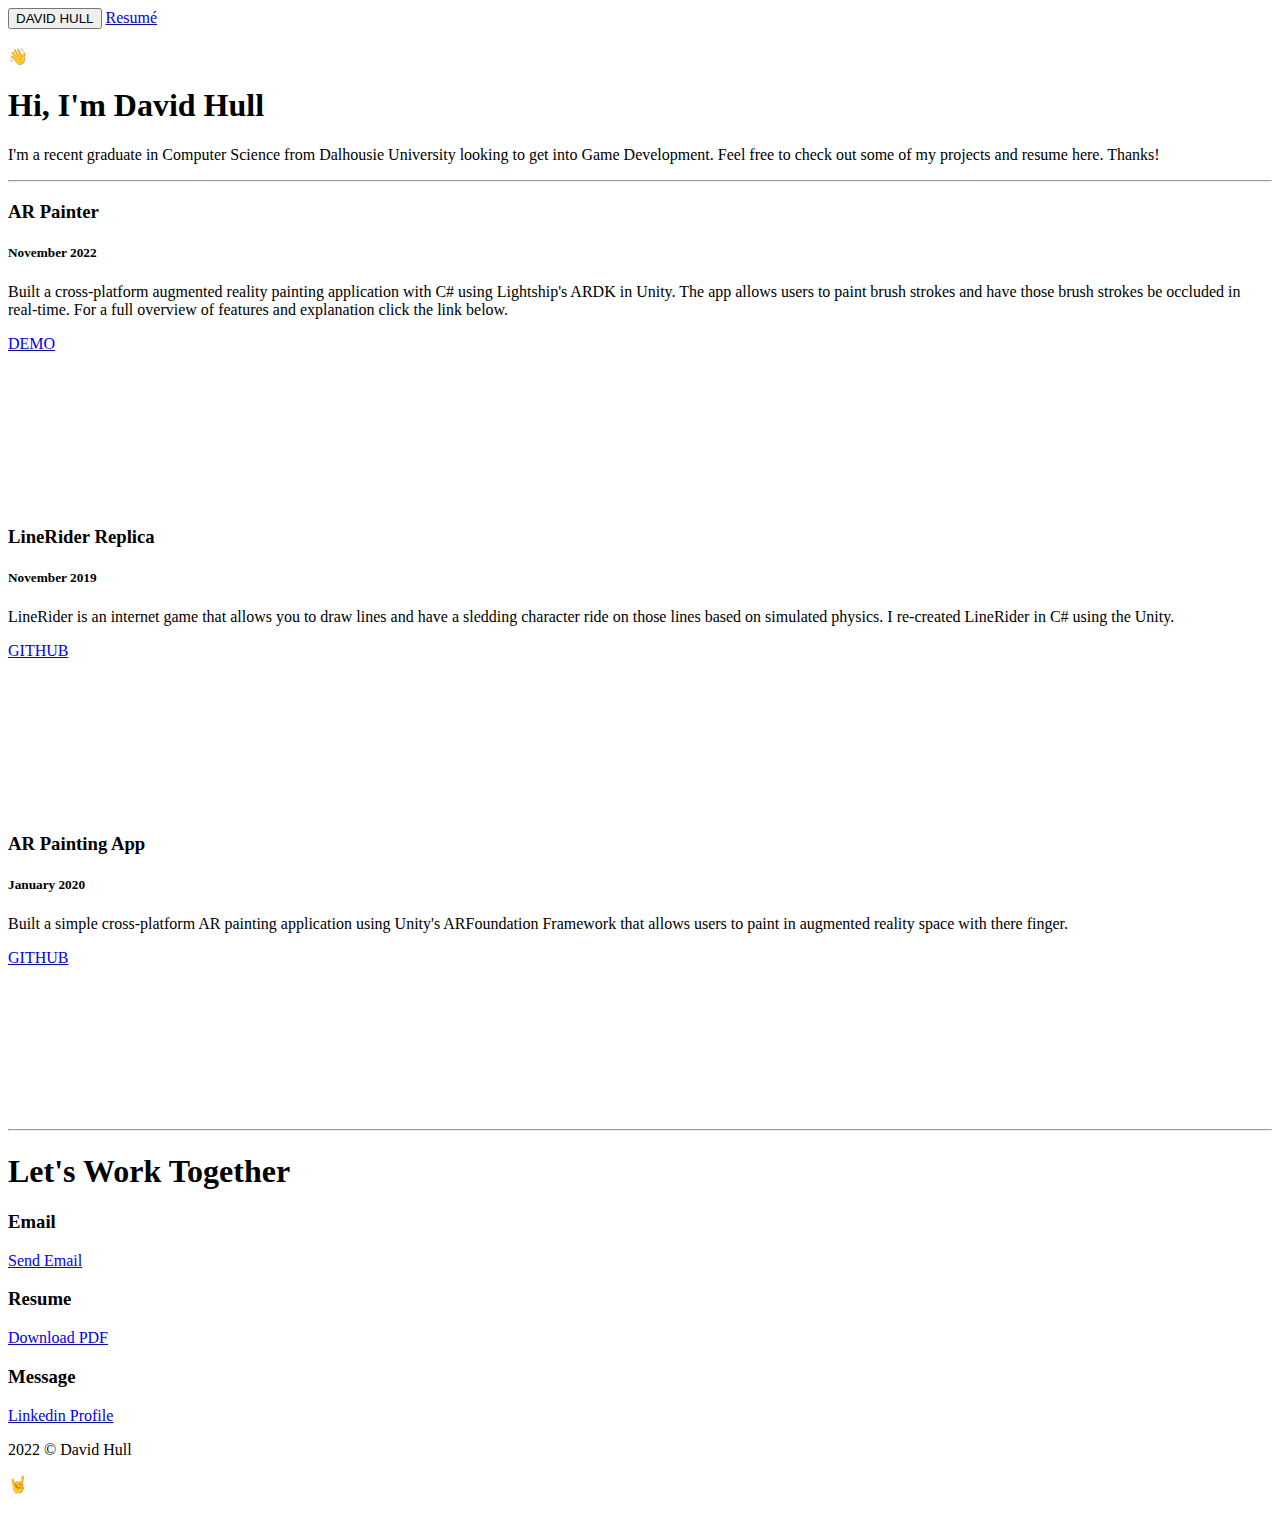
==== index.html @ b3ff7f6e "University" ====
<!DOCTYPE html>
<html>
<head>
	<meta name="viewport" content="width=device-width, initial-scale=1">
	<meta charset="utf-8">
	<title>David Hull</title>
    <link rel="stylesheet" type="text/css" href="css/index.css">
    <link href="https://fonts.googleapis.com/css?family=Roboto&display=swap" rel="stylesheet">
    <link rel="shortcut icon" type="image/png" href="media/favicon.png">

    <link href="https://fonts.googleapis.com/css?family=Poppins:600&display=swap" rel="stylesheet">

</head>
<body>

    <nav>
    	 <button id="Home-Button">DAVID HULL</button> <a id="Resume-Nav" href="resume/resume.pdf" download>Resumé</a> 
	</nav>
		<br>
	    <div id = "Start-Section">
			<span id="Wave">👋</span>
			<h1>Hi, I'm David Hull</h1>
			<p>I'm a recent graduate in Computer Science from Dalhousie University looking to get into Game Development. Feel free to check out some of my projects and resume here. Thanks!</p>
		</div>

		<hr>

	</div>

		<div class = projects id="Animation">
			<div class="left-side">
			<h3>AR Painter</h3>
			<h5>November 2022</h5>
				<p>Built a cross-platform augmented reality painting application with C# using Lightship's ARDK in Unity. The app allows users to paint brush strokes and have those brush strokes be occluded in real-time. For a full overview of features and explanation click the link below.</p>
				<a class="body-links" href="https://dvhull.github.io/personal/ARPainter">DEMO</a>
			</div>

			<div class="right-side-video">
				<video autoplay loop muted playsinline src="media/demo-cropped.mp4"></video>
			</div>
		</div>


		<div class = projects id="LineRider">
			<div class="left-side">
			<h3>LineRider Replica</h3>
			<h5>November 2019</h5>
				<p>LineRider is an internet game that allows you to draw lines and have a sledding character ride on
				those lines based on simulated physics. I re-created LineRider in C# using the Unity.</p>
				<a class="body-links" href="https://github.com/dvhull/LineRider-Replica">  GITHUB </a>
			</div>

			<div class="right-side-video">
				<video autoplay loop muted playsinline src="media/LineRider.mp4"></video>
			</div>
		</div>


		<div class = projects id="PaintingApp">
			<div class="left-side">
			<h3>AR Painting App</h3>
			<h5>January 2020</h5>
				<p>Built a simple cross-platform AR painting application using Unity's ARFoundation Framework that 
				allows users to paint in augmented reality space with there finger.</p>
				<a class="body-links" href="https://github.com/dvhull/AR-Painter-App">GITHUB</a>
			</div>

			<div class="right-side-video">
				<video autoplay loop muted playsinline src="media/AR_drawing.mp4"></video>
			</div>
		</div>

		<hr>

		<footer>
			<h1>Let's Work Together</h1>
			<div id="contact">		
				<div class="socials1">
			    	<h3>Email</h3>
			    	<a href="mailto:davidjhullathome@gmail.com" class="footer-link">Send Email</a>
				</div>
				<div class="socials2">
			    	<h3>Resume</h3>
			    	<a href="resume/resume.pdf" class="footer-link">Download PDF</a>
				</div>
				<div class="socials3">
			    	<h3>Message</h3>
			    	<a class = "footer-link" href="https://www.linkedin.com/in/david-hull-7b03b2169/" class="footer-link">Linkedin Profile</a>
				</div>
			</div>
			<div id="copyright">
				<p>2022 &#169 David Hull</p>
				<span id="rocker-emoji">🤘</span>
			</div>
		</footer>
		<br>
</body>

</html>
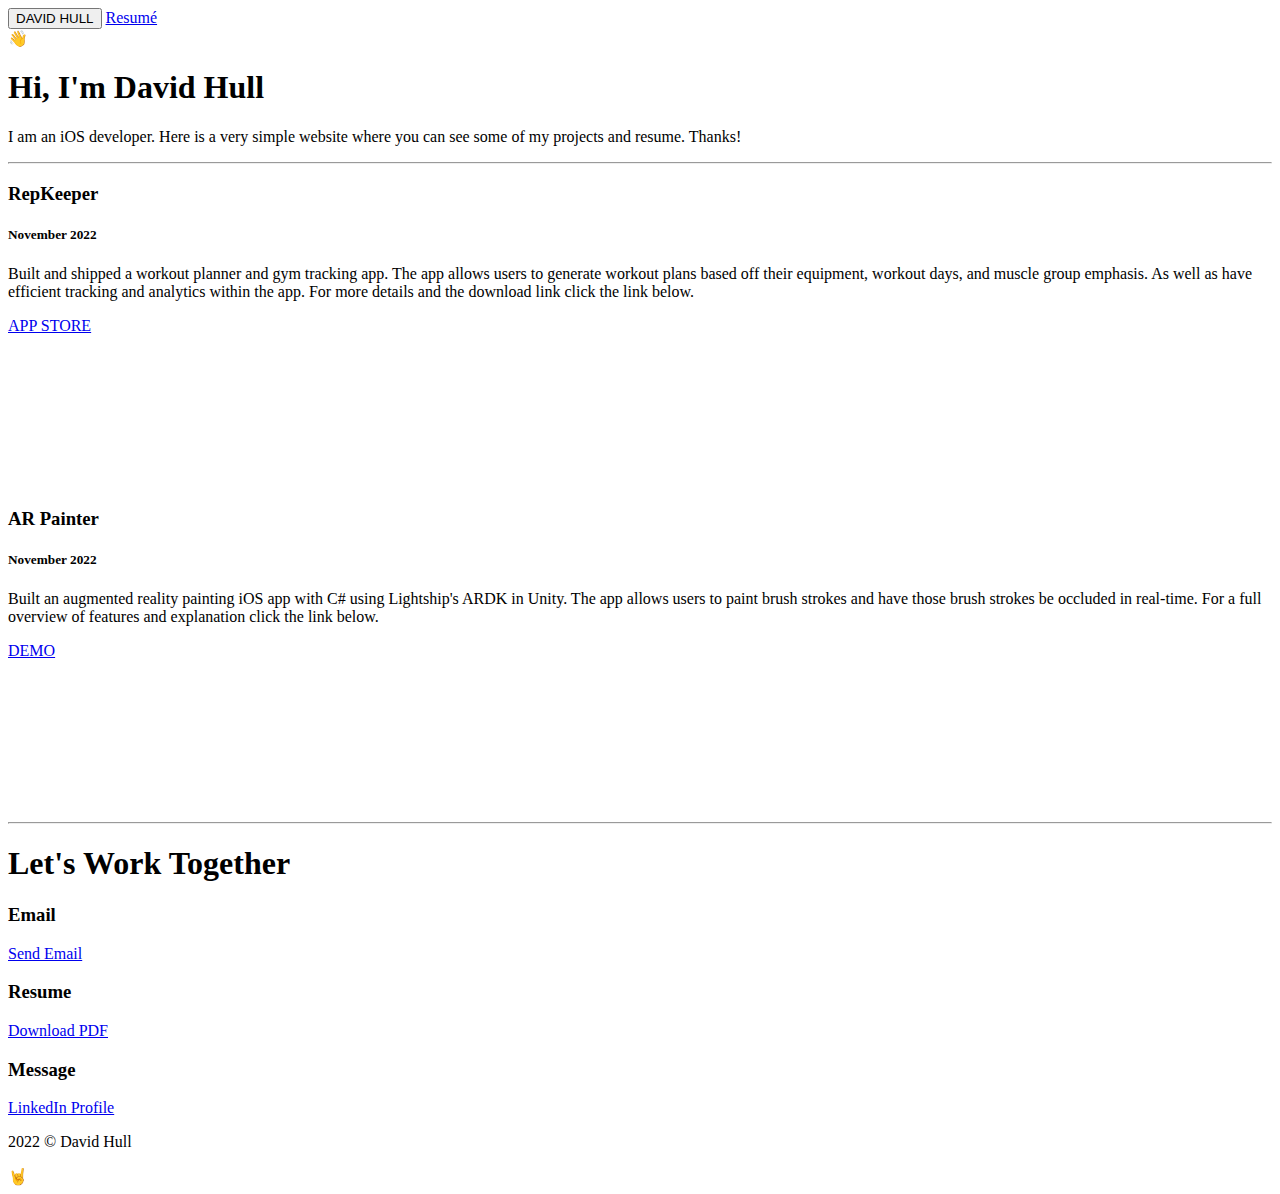
==== commit 6c65b169: "Update index.html" ====
--- a/index.html
+++ b/index.html
@@ -1,99 +1,81 @@
 <!DOCTYPE html>
-<html>
+<html lang="en">
 <head>
-	<meta name="viewport" content="width=device-width, initial-scale=1">
-	<meta charset="utf-8">
-	<title>David Hull</title>
+    <meta name="viewport" content="width=device-width, initial-scale=1">
+    <meta charset="utf-8">
+    <title>David Hull</title>
     <link rel="stylesheet" type="text/css" href="css/index.css">
     <link href="https://fonts.googleapis.com/css?family=Roboto&display=swap" rel="stylesheet">
+    <link href="https://fonts.googleapis.com/css?family=Poppins:600&display=swap" rel="stylesheet">
     <link rel="shortcut icon" type="image/png" href="media/favicon.png">
-
-    <link href="https://fonts.googleapis.com/css?family=Poppins:600&display=swap" rel="stylesheet">
-
 </head>
 <body>
 
-    <nav>
-    	 <button id="Home-Button">DAVID HULL</button> <a id="Resume-Nav" href="resume/resume.pdf" download>Resumé</a> 
-	</nav>
-		<br>
-	    <div id = "Start-Section">
-			<span id="Wave">👋</span>
-			<h1>Hi, I'm David Hull</h1>
-			<p>I'm a recent graduate in Computer Science from Dalhousie University looking to get into Game Development. Feel free to check out some of my projects and resume here. Thanks!</p>
-		</div>
+<nav>
+    <button id="Home-Button">DAVID HULL</button>
+    <a id="Resume-Nav" href="resume/resume.pdf" download>Resumé</a>
+</nav>
 
-		<hr>
+<div id="Start-Section">
+    <span id="Wave">👋</span>
+    <h1>Hi, I'm David Hull</h1>
+    <p>I am an iOS developer. Here is a very simple website where you can see some of my projects and resume. Thanks!</p>
+</div>
 
-	</div>
+<hr>
 
-		<div class = projects id="Animation">
-			<div class="left-side">
-			<h3>AR Painter</h3>
-			<h5>November 2022</h5>
-				<p>Built a cross-platform augmented reality painting application with C# using Lightship's ARDK in Unity. The app allows users to paint brush strokes and have those brush strokes be occluded in real-time. For a full overview of features and explanation click the link below.</p>
-				<a class="body-links" href="https://dvhull.github.io/personal/ARPainter">DEMO</a>
-			</div>
+<div class="projects" id="Animation">
+    <div class="left-side">
+        <h3>RepKeeper</h3>
+        <h5>November 2022</h5>
+        <p>Built and shipped a workout planner and gym tracking app. The app allows users to generate workout plans based off their equipment, workout days, and muscle group emphasis. As well as have efficient tracking and analytics within the app. For more details and the download link click the link below.</p>
+        <a class="body-links" href="https://dvhull.github.io/personal/ARPainter">APP STORE</a>
+    </div>
 
-			<div class="right-side-video">
-				<video autoplay loop muted playsinline src="media/demo-cropped.mp4"></video>
-			</div>
-		</div>
+    <div class="right-side-video">
+        <video preload="auto" autoplay loop muted playsinline src="media/demo-cropped-compressed.mp4"></video>
+    </div>
+</div>
 
+<div class="projects" id="Animation">
+    <div class="left-side">
+        <h3>AR Painter</h3>
+        <h5>November 2022</h5>
+        <p>Built an augmented reality painting iOS app with C# using Lightship's ARDK in Unity. The app allows users to paint brush strokes and have those brush strokes be occluded in real-time. For a full overview of features and explanation click the link below.</p>
+        <a class="body-links" href="https://dvhull.github.io/personal/ARPainter">DEMO</a>
+    </div>
 
-		<div class = projects id="LineRider">
-			<div class="left-side">
-			<h3>LineRider Replica</h3>
-			<h5>November 2019</h5>
-				<p>LineRider is an internet game that allows you to draw lines and have a sledding character ride on
-				those lines based on simulated physics. I re-created LineRider in C# using the Unity.</p>
-				<a class="body-links" href="https://github.com/dvhull/LineRider-Replica">  GITHUB </a>
-			</div>
+    <div class="right-side-video">
+        <video preload="auto" autoplay loop muted playsinline src="media/demo-cropped-compressed.mp4"></video>
+    </div>
+</div>
 
-			<div class="right-side-video">
-				<video autoplay loop muted playsinline src="media/LineRider.mp4"></video>
-			</div>
-		</div>
+<!-- Repeat similar structure for other project sections -->
 
+<hr>
 
-		<div class = projects id="PaintingApp">
-			<div class="left-side">
-			<h3>AR Painting App</h3>
-			<h5>January 2020</h5>
-				<p>Built a simple cross-platform AR painting application using Unity's ARFoundation Framework that 
-				allows users to paint in augmented reality space with there finger.</p>
-				<a class="body-links" href="https://github.com/dvhull/AR-Painter-App">GITHUB</a>
-			</div>
+<footer>
+    <h1>Let's Work Together</h1>
+    <div id="contact">
+        <div class="socials1">
+            <h3>Email</h3>
+            <a href="mailto:davidjhullathome@gmail.com" class="footer-link">Send Email</a>
+        </div>
+        <div class="socials2">
+            <h3>Resume</h3>
+            <a href="resume/resume.pdf" class="footer-link">Download PDF</a>
+        </div>
+        <div class="socials3">
+            <h3>Message</h3>
+            <a href="https://www.linkedin.com/in/david-hull-7b03b2169/" class="footer-link">LinkedIn Profile</a>
+        </div>
+    </div>
+    <div id="copyright">
+        <p>2022 &#169 David Hull</p>
+        <span id="rocker-emoji">🤘</span>
+    </div>
+</footer>
 
-			<div class="right-side-video">
-				<video autoplay loop muted playsinline src="media/AR_drawing.mp4"></video>
-			</div>
-		</div>
+</body>
+</html>
 
-		<hr>
-
-		<footer>
-			<h1>Let's Work Together</h1>
-			<div id="contact">		
-				<div class="socials1">
-			    	<h3>Email</h3>
-			    	<a href="mailto:davidjhullathome@gmail.com" class="footer-link">Send Email</a>
-				</div>
-				<div class="socials2">
-			    	<h3>Resume</h3>
-			    	<a href="resume/resume.pdf" class="footer-link">Download PDF</a>
-				</div>
-				<div class="socials3">
-			    	<h3>Message</h3>
-			    	<a class = "footer-link" href="https://www.linkedin.com/in/david-hull-7b03b2169/" class="footer-link">Linkedin Profile</a>
-				</div>
-			</div>
-			<div id="copyright">
-				<p>2022 &#169 David Hull</p>
-				<span id="rocker-emoji">🤘</span>
-			</div>
-		</footer>
-		<br>
-</body>
-
-</html>
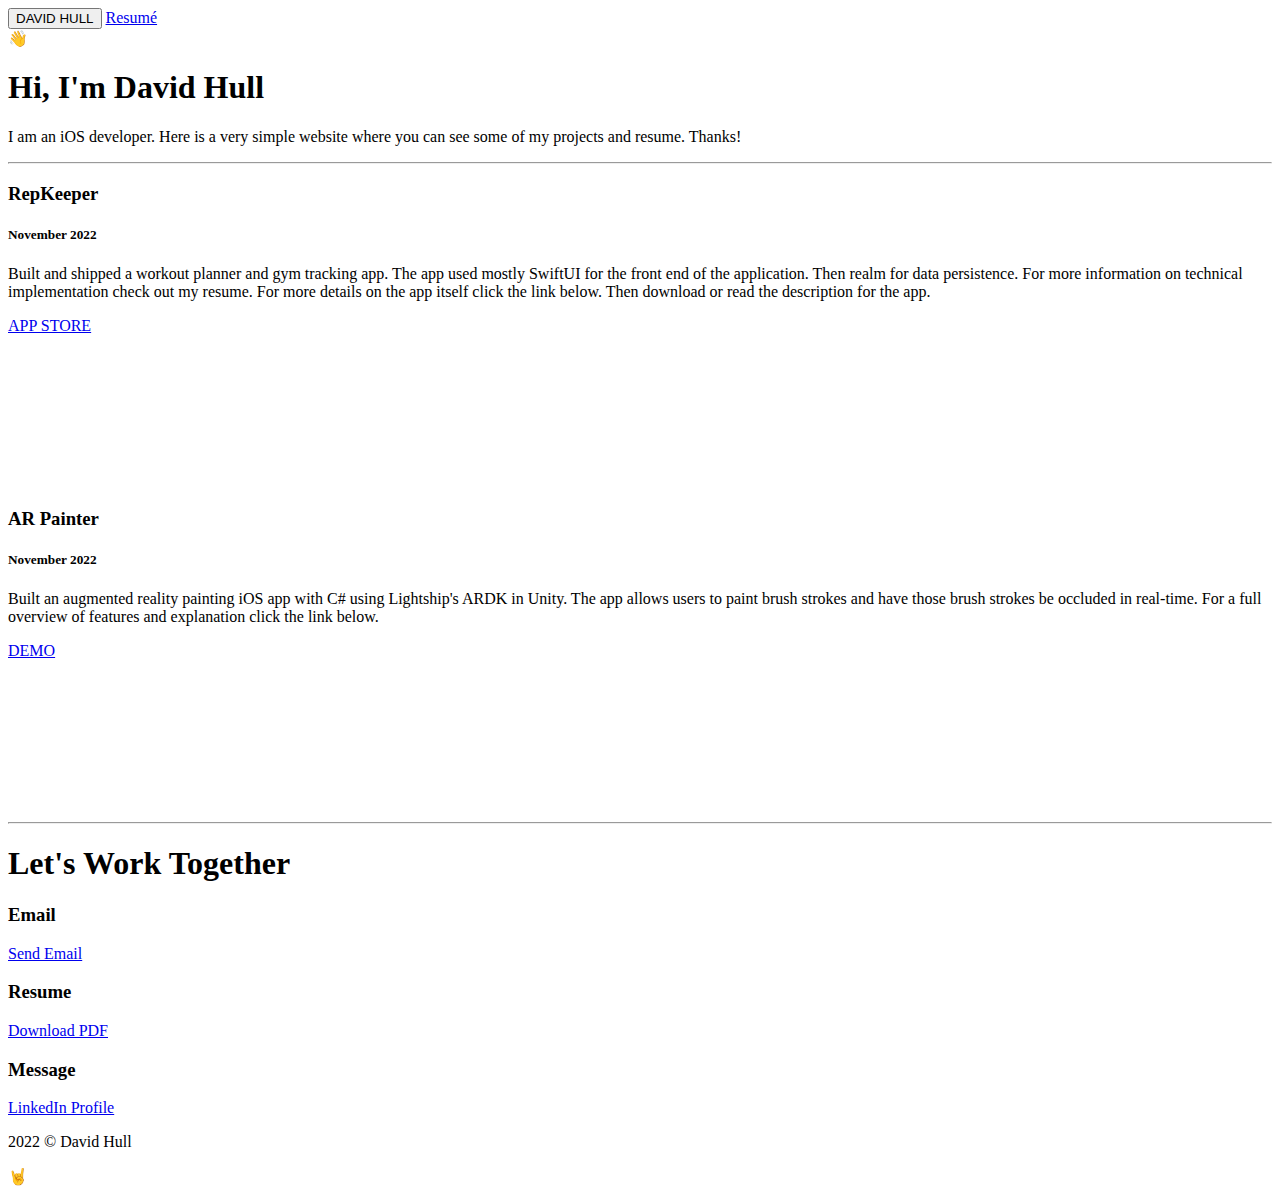
==== commit f13465c4: "Update index.html" ====
--- a/index.html
+++ b/index.html
@@ -28,7 +28,7 @@
     <div class="left-side">
         <h3>RepKeeper</h3>
         <h5>November 2022</h5>
-        <p>Built and shipped a workout planner and gym tracking app. The app allows users to generate workout plans based off their equipment, workout days, and muscle group emphasis. As well as have efficient tracking and analytics within the app. For more details and the download link click the link below.</p>
+        <p>Built and shipped a workout planner and gym tracking app. The app used mostly SwiftUI for the front end of the application. Then realm for data persistence. For more information on technical implementation check out my resume. For more details on the app itself click the link below. Then download or read the description for the app.</p>
         <a class="body-links" href="https://dvhull.github.io/personal/ARPainter">APP STORE</a>
     </div>
 
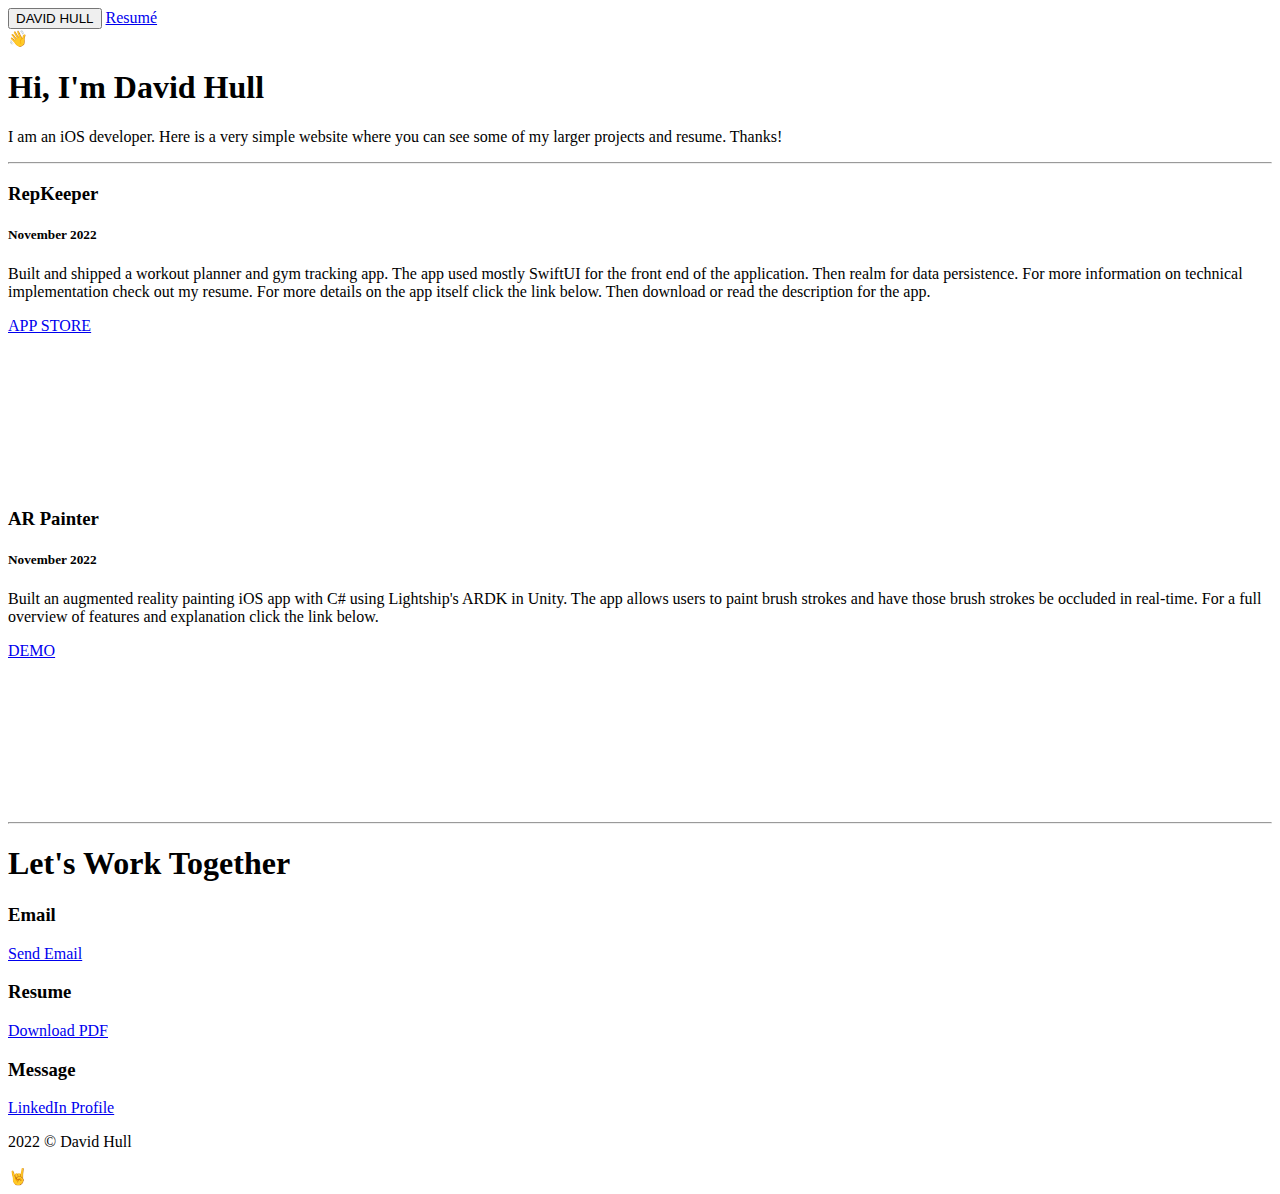
==== commit c70d9093: "Update index.html" ====
--- a/index.html
+++ b/index.html
@@ -19,7 +19,7 @@
 <div id="Start-Section">
     <span id="Wave">👋</span>
     <h1>Hi, I'm David Hull</h1>
-    <p>I am an iOS developer. Here is a very simple website where you can see some of my projects and resume. Thanks!</p>
+    <p>I am an iOS developer. Here is a very simple website where you can see some of my larger projects and resume. Thanks!</p>
 </div>
 
 <hr>
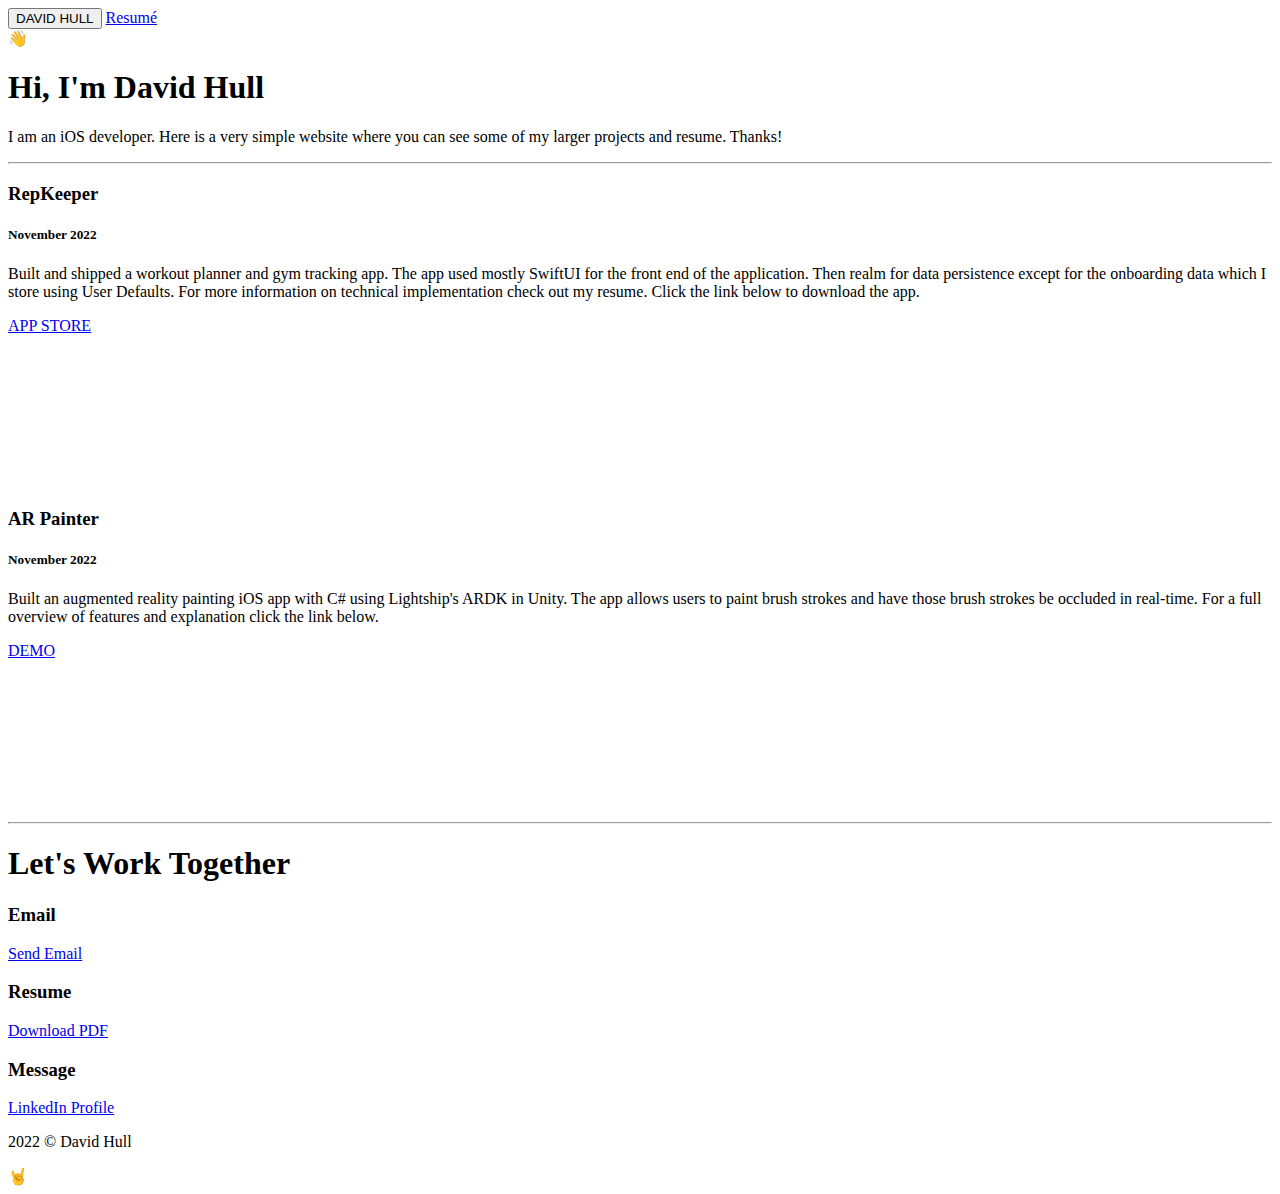
==== commit 8c9772fd: "Update index.html" ====
--- a/index.html
+++ b/index.html
@@ -28,7 +28,7 @@
     <div class="left-side">
         <h3>RepKeeper</h3>
         <h5>November 2022</h5>
-        <p>Built and shipped a workout planner and gym tracking app. The app used mostly SwiftUI for the front end of the application. Then realm for data persistence. For more information on technical implementation check out my resume. For more details on the app itself click the link below. Then download or read the description for the app.</p>
+        <p>Built and shipped a workout planner and gym tracking app. The app used mostly SwiftUI for the front end of the application. Then realm for data persistence except for the onboarding data which I store using User Defaults. For more information on technical implementation check out my resume. Click the link below to download the app.</p>
         <a class="body-links" href="https://dvhull.github.io/personal/ARPainter">APP STORE</a>
     </div>
 
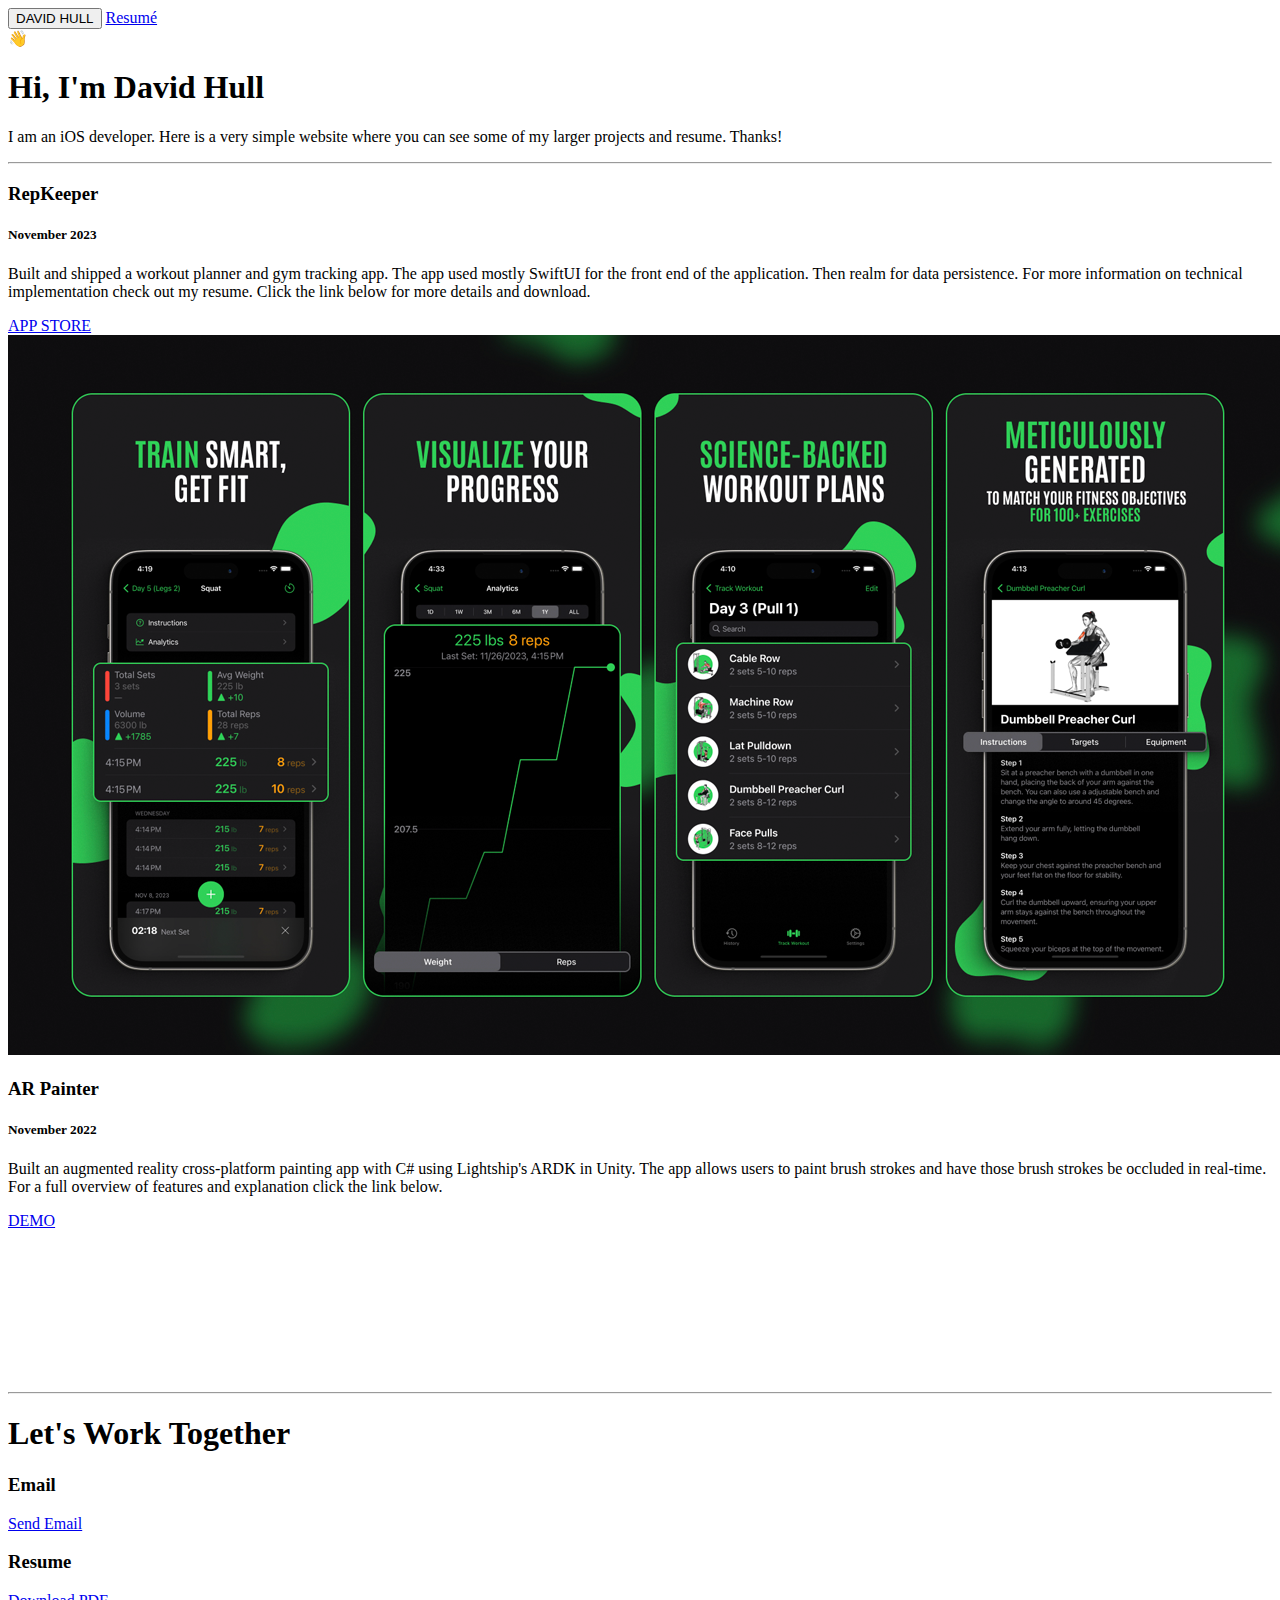
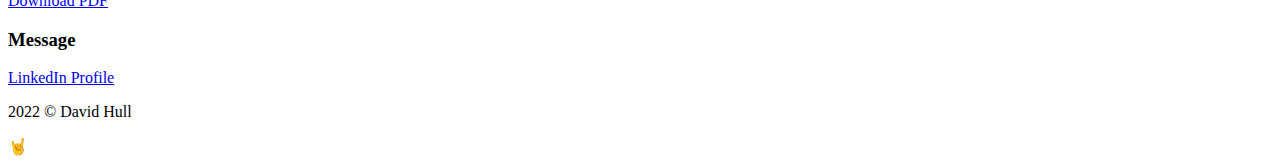
==== commit 256e811b: "Update index.html" ====
--- a/index.html
+++ b/index.html
@@ -27,13 +27,13 @@
 <div class="projects" id="Animation">
     <div class="left-side">
         <h3>RepKeeper</h3>
-        <h5>November 2022</h5>
-        <p>Built and shipped a workout planner and gym tracking app. The app used mostly SwiftUI for the front end of the application. Then realm for data persistence except for the onboarding data which I store using User Defaults. For more information on technical implementation check out my resume. Click the link below to download the app.</p>
-        <a class="body-links" href="https://dvhull.github.io/personal/ARPainter">APP STORE</a>
+        <h5>November 2023</h5>
+        <p>Built and shipped a workout planner and gym tracking app. The app used mostly SwiftUI for the front end of the application. Then realm for data persistence. For more information on technical implementation check out my resume. Click the link below for more details and download.</p>
+        <a class="body-links" href="https://apps.apple.com/ca/app/workout-planner-repkeeper/id1672846764">APP STORE</a>
     </div>
 
     <div class="right-side-video">
-        <video preload="auto" autoplay loop muted playsinline src="media/demo-cropped-compressed.mp4"></video>
+        <img src="media/CroppedWebsiteApp.png" alt="Image">
     </div>
 </div>
 
@@ -41,7 +41,7 @@
     <div class="left-side">
         <h3>AR Painter</h3>
         <h5>November 2022</h5>
-        <p>Built an augmented reality painting iOS app with C# using Lightship's ARDK in Unity. The app allows users to paint brush strokes and have those brush strokes be occluded in real-time. For a full overview of features and explanation click the link below.</p>
+        <p>Built an augmented reality cross-platform painting app with C# using Lightship's ARDK in Unity. The app allows users to paint brush strokes and have those brush strokes be occluded in real-time. For a full overview of features and explanation click the link below.</p>
         <a class="body-links" href="https://dvhull.github.io/personal/ARPainter">DEMO</a>
     </div>
 
@@ -59,7 +59,7 @@
     <div id="contact">
         <div class="socials1">
             <h3>Email</h3>
-            <a href="mailto:davidjhullathome@gmail.com" class="footer-link">Send Email</a>
+            <a href="mailto:davidjohnhullathome@gmail.com" class="footer-link">Send Email</a>
         </div>
         <div class="socials2">
             <h3>Resume</h3>
@@ -67,7 +67,7 @@
         </div>
         <div class="socials3">
             <h3>Message</h3>
-            <a href="https://www.linkedin.com/in/david-hull-7b03b2169/" class="footer-link">LinkedIn Profile</a>
+            <a href="https://www.linkedin.com/in/david-h-7b03b2169/" class="footer-link">LinkedIn Profile</a>
         </div>
     </div>
     <div id="copyright">
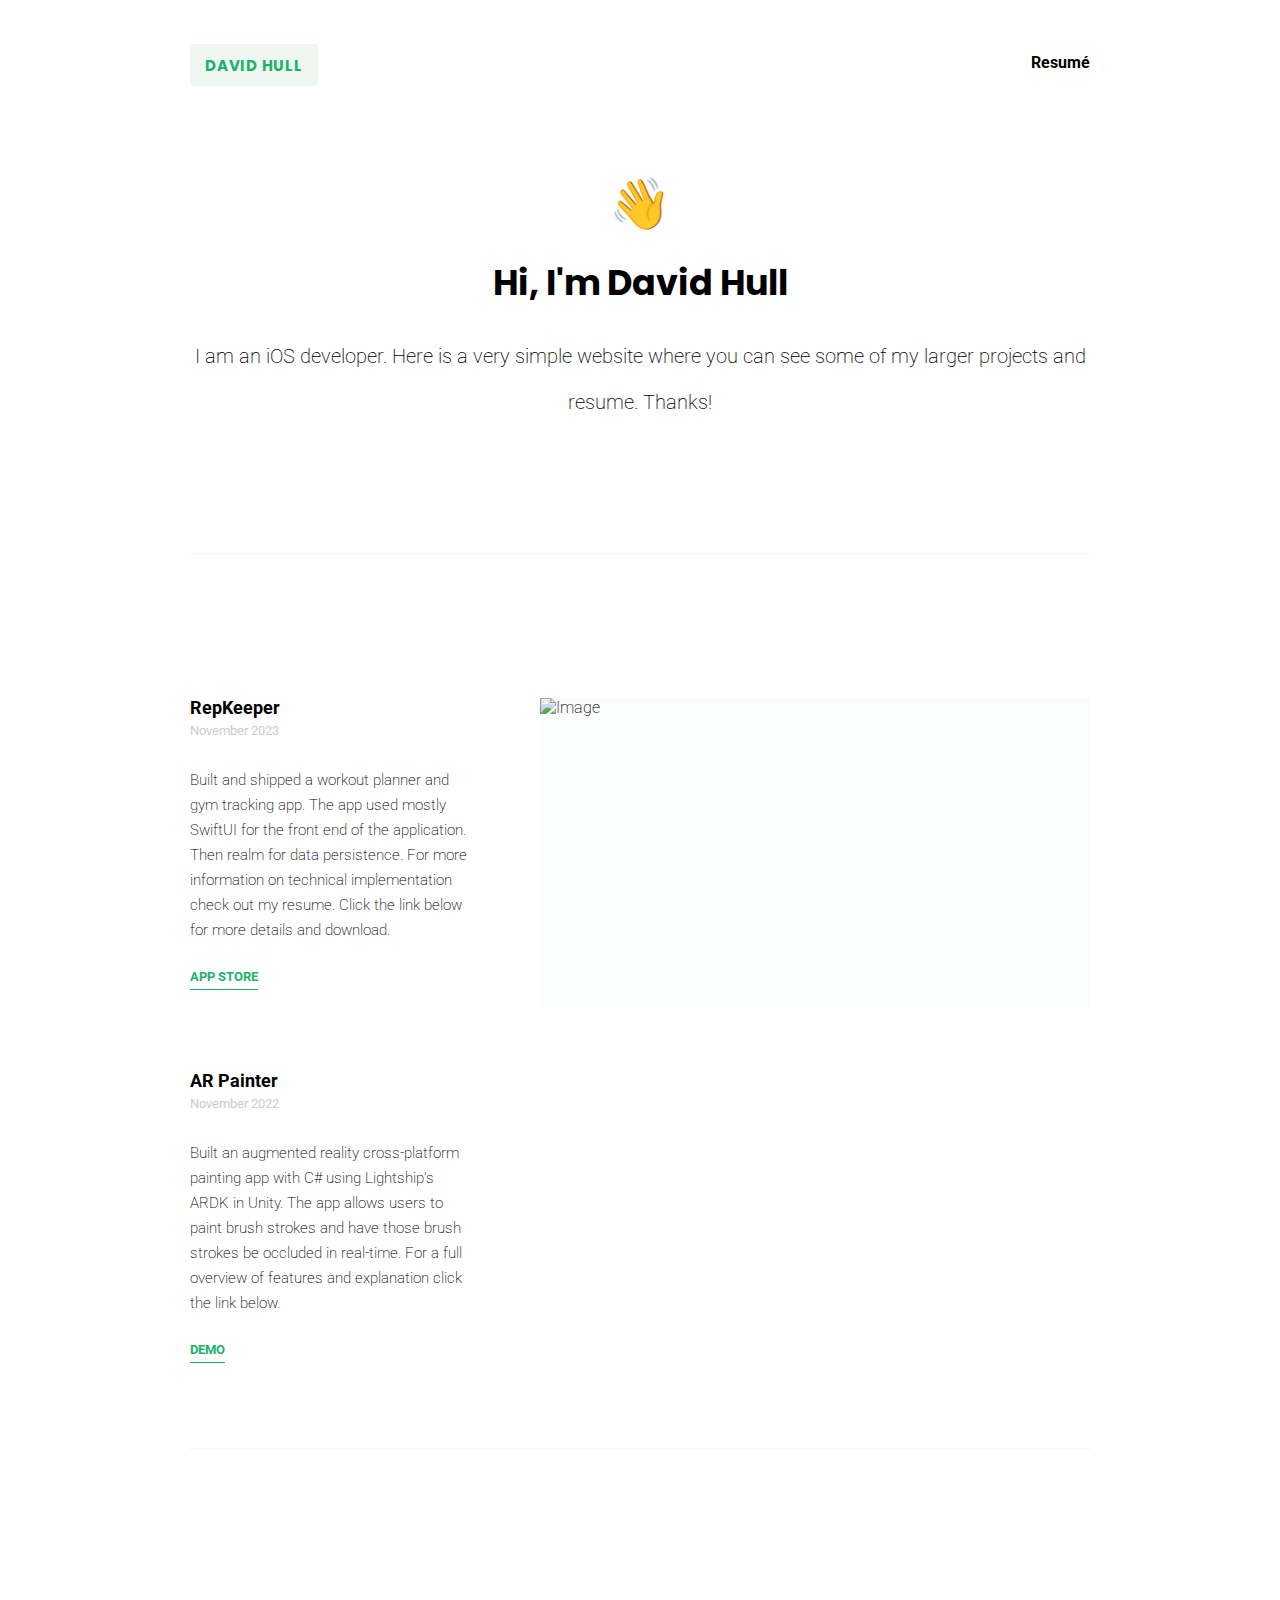
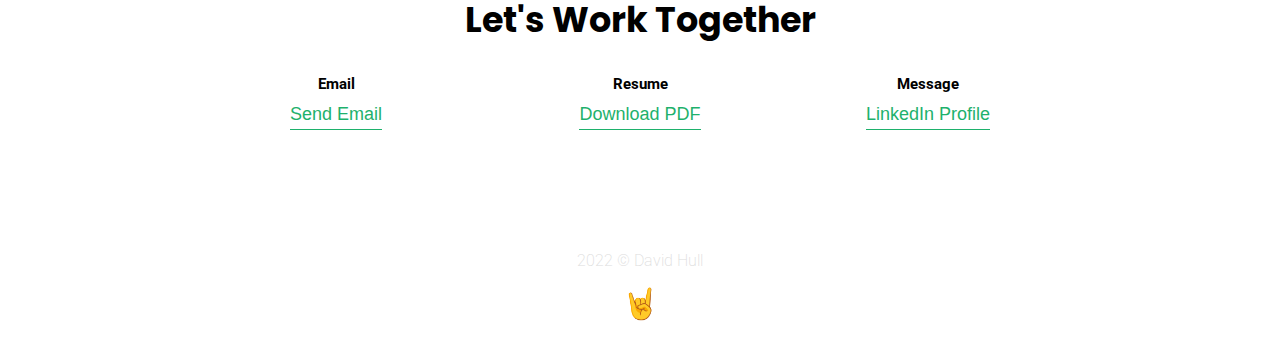
==== commit 1dd1588b: "Update index.html" ====
--- a/index.html
+++ b/index.html
@@ -32,8 +32,9 @@
         <a class="body-links" href="https://apps.apple.com/ca/app/workout-planner-repkeeper/id1672846764">APP STORE</a>
     </div>
 
-    <div class="right-side-video">
-        <img src="media/CroppedWebsiteApp.png" alt="Image">
+    <div class="right-side">
+        <img src="media/favicon.png" alt="Image">
+    </div>
     </div>
 </div>
 
--- a/css/index.css
+++ b/css/index.css
@@ -0,0 +1,393 @@
+
+
+ body{
+ 	font-family: Arial;
+    font-weight: 300;
+ 	color: black;
+ 	min-width: 400px;
+ 	width: 900px;
+ 	margin: auto;
+ 	font-weight: 200;
+ 	font-family: 'Roboto', sans-serif;
+ 	animation: fadeIn 2s;
+ }
+
+@keyframes fadeIn{
+	from{
+		opacity: 0;
+	}
+
+	to{
+		opacity: 1;
+	}
+}
+
+h1{
+	font-size: 35px;
+	/*font-family: Arial, Helvetica Neue, Helvetica,sans-serif; */
+	font-family: 'Poppins', sans-serif;
+
+}
+
+nav{
+	/*background-color: green;*/
+	background-color: white;
+	margin-top: 35px;
+	display: flex;
+	align-items: center;
+	height: 60px;
+}
+
+nav a{
+	color: black;
+}
+
+a:hover{
+	color: #13894B;
+}
+
+nav a:hover {
+	color: #1EB16C;
+}
+
+button{
+   font-family: 'Poppins', sans-serif;
+   background-color: #EDF6F0;
+   height:42px;
+   font-weight: bold;
+   font-size: 15px;
+   color: #1EB16C;
+   border: none;
+   outline:none;
+   border-radius: 4px;
+   /*padding: 0.5em 1em;*/
+   padding-left: 1em;
+   padding-right: 1em;
+   letter-spacing:0.75px;
+ }
+
+ button:hover{
+ 	color: #13894B;
+ 	cursor:pointer;
+ }
+
+ hr{
+ 	background: #F4F4F4;
+    height: 1px;
+    border: 0px;
+    margin-bottom: 9em;
+ }
+
+h3{
+	margin-bottom: 0px;
+}
+
+h5{
+ 	margin-top: 5px;
+ 	color: #CCCCCB;
+ 	font-weight: normal;
+ 	font-size: 13px;
+ }
+
+#Start-Section p{
+	font-size: 20px;
+	line-height: 230%;
+}
+
+.body-links{
+	color: #1EB16C;
+    text-decoration: none;
+    position: relative;
+    font-weight: bold;
+    font-size: 13px;
+}
+
+ #Resume-Nav{
+ 	/*margin-top: 12px;*/
+ 	border-bottom: none;
+  	margin-left: auto;
+  	order: 2;
+ 	text-decoration: none;
+ 	font-weight: bold;
+ }
+
+ #Wave{
+ 	font-size: 50px;
+ }
+
+ #Start-Section{
+ 	text-align: center;
+ 	margin-top: 5em;
+ 	margin-bottom: 8em;
+ }
+.projects{
+	display: flex;
+	margin-bottom: 4em;
+	/*margin-bottom: 9em;*/
+}
+ .left-side{
+ 	width: 300px;
+ 	font-size: 15px;
+ 	min-width: 250px;
+ }
+ .left-side p{
+ 	margin-top: 2em;
+ 	font-size: 15px;
+ 	line-height: 25px;
+ 	padding-right: 1.5em;
+ 	margin-bottom: 1.6em;
+ }
+
+ .right-side-video{ 
+ 	/*background-color: #FBFCFC;*/
+ 	margin-left: auto;
+  	order: 2;
+  	position: relative;
+ }
+
+ .right-side{
+ 	width: 550px;
+ 	height: 309px;
+ 	/*min-width: 550px;*/
+ 	background-color: #FBFCFC;
+ 	margin-left: auto;
+  	order: 2;
+  	position: relative;
+ }
+
+ #drawing-compressed{
+ 	width: 100%;
+    height: auto;
+ }
+
+ video{
+ 	width: 550px;
+ 	min-width: 550px;
+ 	height: 309px;
+  	width: auto;
+ }
+
+h3{
+	margin-top: 0px;
+}
+
+footer{
+	text-align: center;
+	margin-bottom: 2em;
+}
+
+#contact {
+	display: inline-block;
+	width: 700px;
+	min-height: 50px;
+	height: auto;
+	position: relative;
+}
+
+.socials1{ 
+	position: absolute;
+	top: 0px;
+	left: 0px;
+    font-size: 13px;
+    line-height: 30px;
+}
+
+.socials2{
+	line-height: 30px;
+	font-size: 13px;
+	position: absolute;
+	top: 0px;
+	left: 0px;
+	right: 0px;
+
+}
+
+.socials3{
+    position: absolute;
+	top: 0px;
+	right: 0px;
+    font-size: 13px;
+    line-height: 30px;
+}
+
+.footer-link{
+	color: #1EB16C;
+    text-decoration: none;
+    position: relative;
+    font-size: 18px;
+    font-family: Arial, Helvetica Neue,Helvetica,sans-serif; 
+
+}
+
+#copyright{
+	margin-top: 8em;
+	color: #DDDDDD;
+}
+
+#rocker-emoji{
+	font-size: 30px;
+}
+
+b{
+	color: #1EB16C;
+}
+
+.socials1{
+	z-index: 1;
+}
+
+a{
+	border-bottom: 1px solid;
+    padding-bottom: 5px;
+}
+
+#link{
+	border-bottom: none;
+}
+
+/*
+ video:hover{
+ 	opacity: 0.8;
+ 	cursor:pointer;
+ }
+*/
+@media screen and (max-width: 1000px){
+
+	#Start-Section p{
+		font-size: 18px;
+		line-height: 230%;
+	}
+
+
+	body{
+		width: 700px;
+	}
+
+	button{
+		height:35px;
+	}
+
+	 #Start-Section{
+ 		margin-top: 3em;
+ 	}
+
+ 	h1{
+		font-size: 32px;
+	}
+
+	video{
+ 		min-width: 330px;
+ 		height: 250px;
+  		width: auto;
+	}
+
+	.projects p{
+		font-size: 14px;
+	}
+
+	#contact{
+	 	width: 600px;
+	}
+
+}
+
+@media screen and (max-width: 750px){
+	.projects p{
+		font-size: 12px;
+	}
+
+	.projects{
+		margin-bottom: 4em;
+		text-align: center;
+	}
+
+	#Start-Section p{
+		font-size: 15px;
+		line-height: 220%;
+	}
+
+	#Start-Section{
+		margin-top: 2em;
+ 		margin-bottom: 2em;
+ 	}
+
+ 	body{
+ 		width: auto;
+ 		margin-right: 2em;
+ 		margin-left:  2em;
+ 	}
+
+ 	video{
+ 		/*min-width: 300px;*/
+  		height: 100%;
+  		width: 100%;
+	}
+
+	hr{
+ 		margin-bottom: 3em;
+	}
+
+	.socials1{ 
+		position: relative;
+	}
+
+	.socials2{
+		margin-top: 20px;
+		position: relative;
+
+	}
+
+	.socials3{
+		margin-top: 20px;
+	    position: relative;
+
+	}
+
+	#contact{
+		text-align: center;
+		width: auto;
+	}
+
+	.projects {
+      flex-wrap:wrap;
+      justify-content: center;
+  	}
+
+	.left-side {
+      order:2;
+  	}
+
+  	.right-side-video{
+  	  margin-left: 0px;
+      order:1;
+  	}
+
+  	 .left-side{
+  	 	margin-top: 3em;
+  	 	/*background-color: blue;*/
+  	 	padding-right: 0px;
+  		height: 100%;
+  		width: 100%;
+  	 }
+
+  	 .left-side p{
+  	 	padding-right: 0px;
+  	 	font-size: 15px;
+  	 }
+
+  	 #copyright{
+  	 	margin-top: 3em;
+  	 }
+
+
+}
+
+@media screen and (max-width: 900px){
+  	body{
+  	 	min-width: 0;
+  	}
+}
+
+
+
+
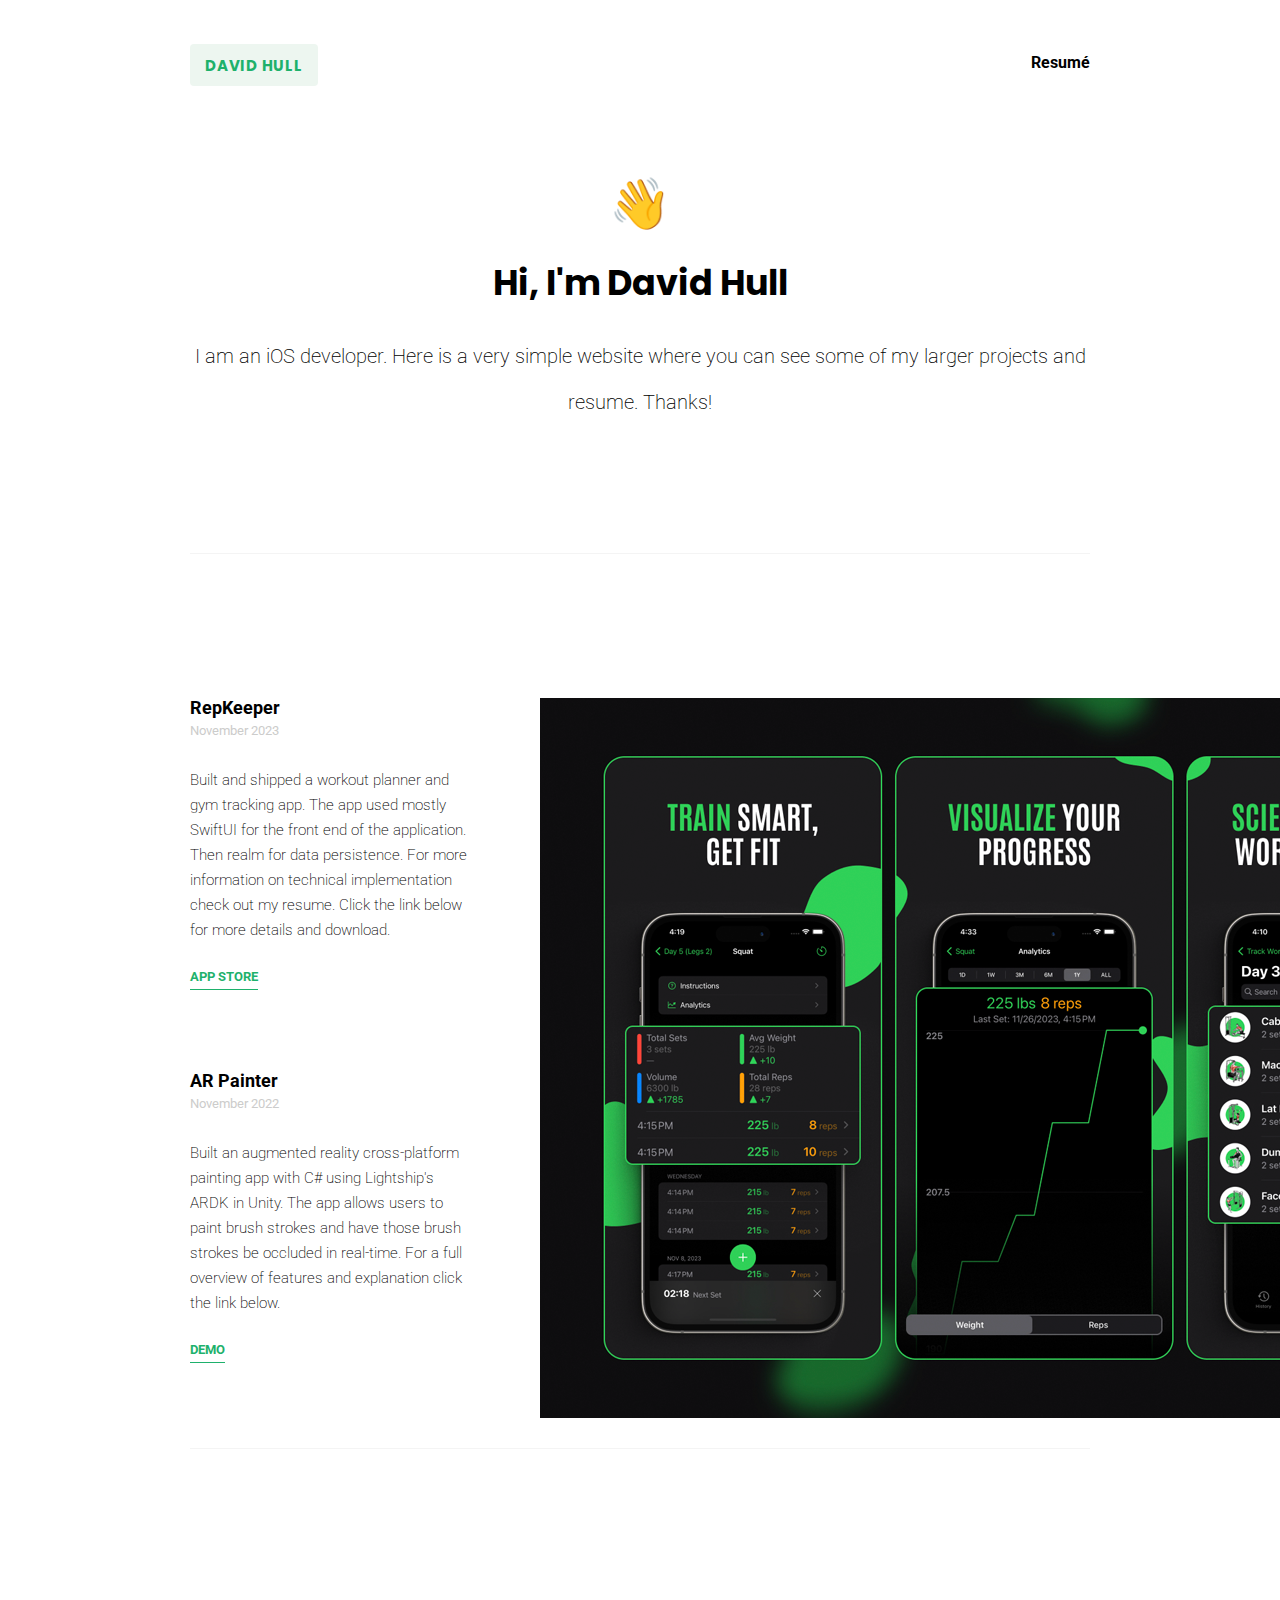
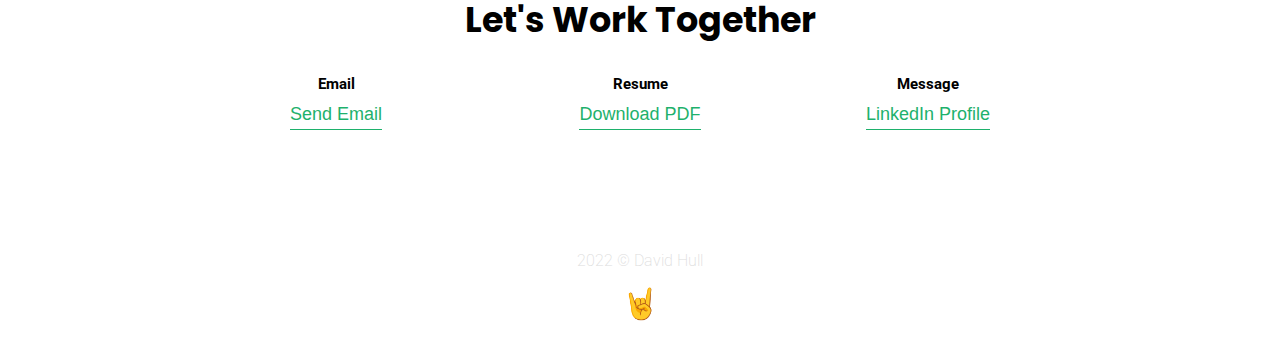
==== commit c04040b6: "Update index.html" ====
--- a/index.html
+++ b/index.html
@@ -33,7 +33,7 @@
     </div>
 
     <div class="right-side">
-        <img src="media/favicon.png" alt="Image">
+        <img src="media/croppedimage.png" alt="Image">
     </div>
     </div>
 </div>
